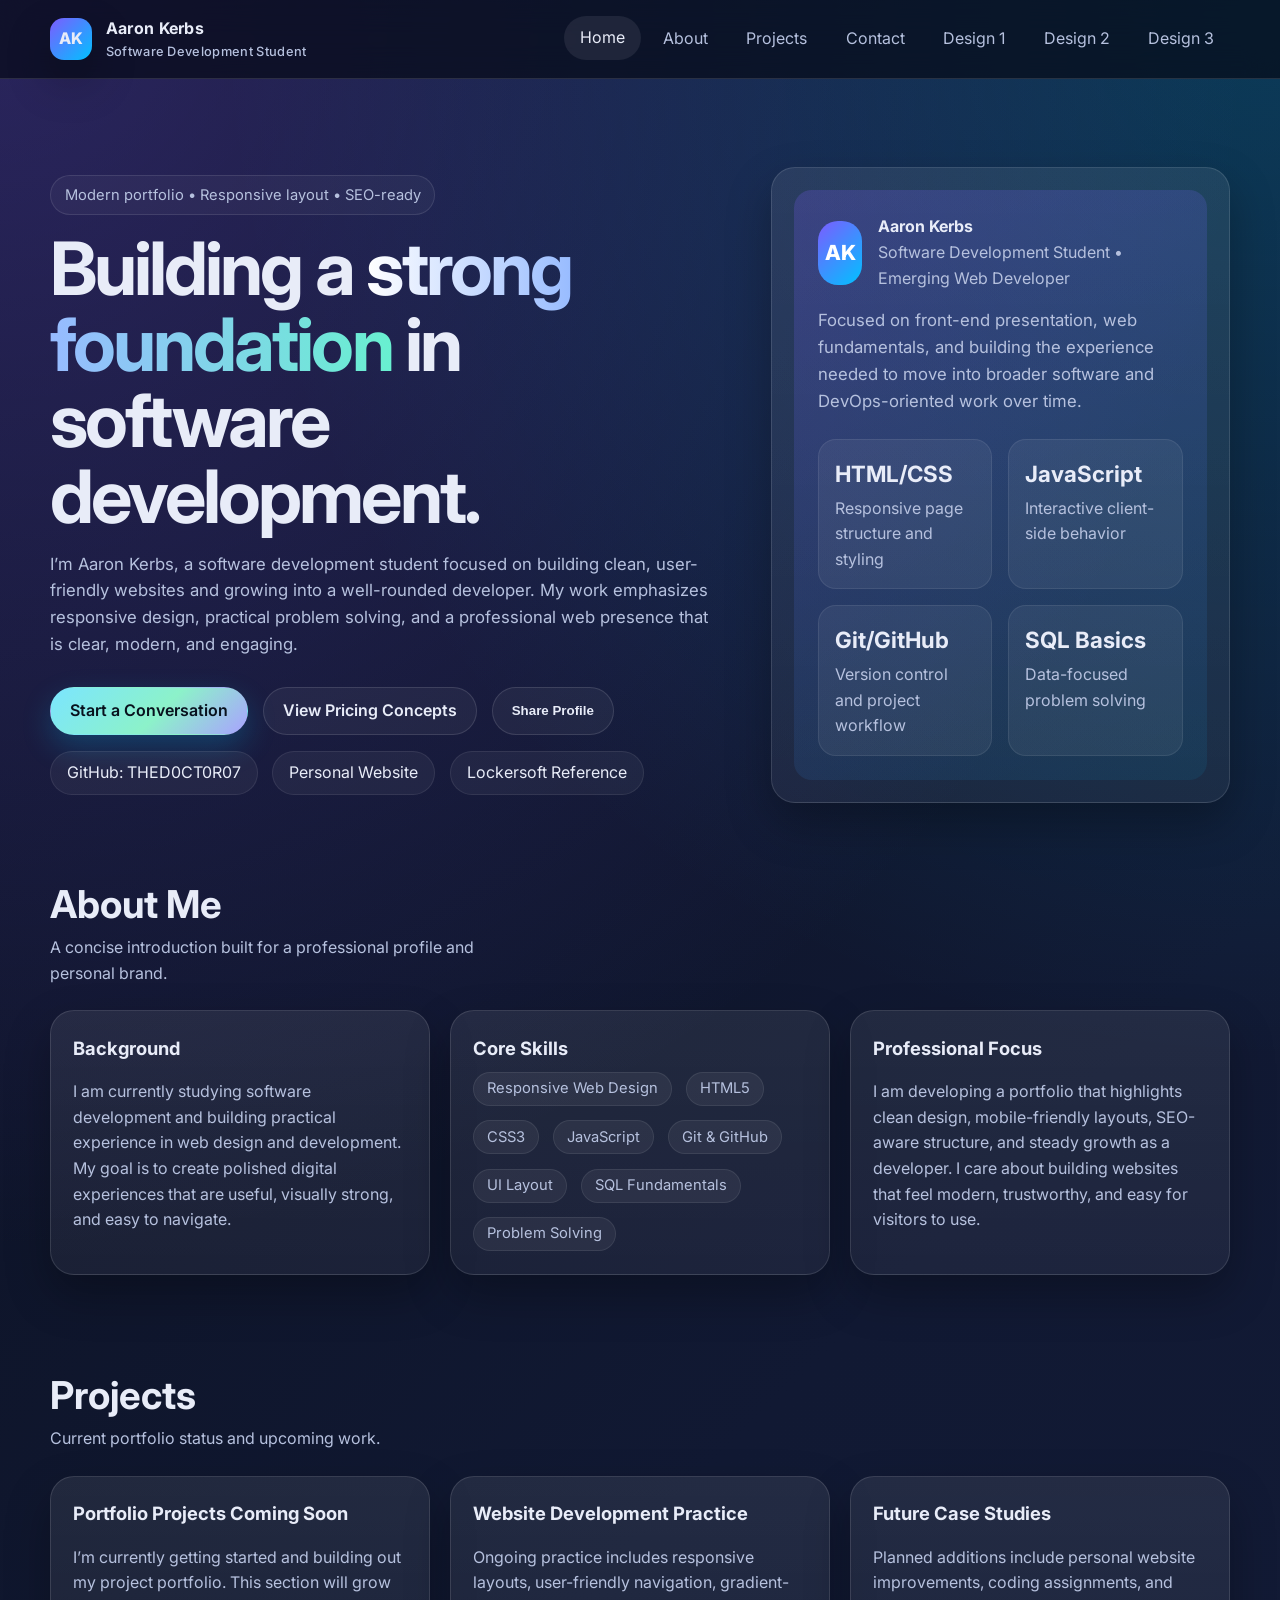
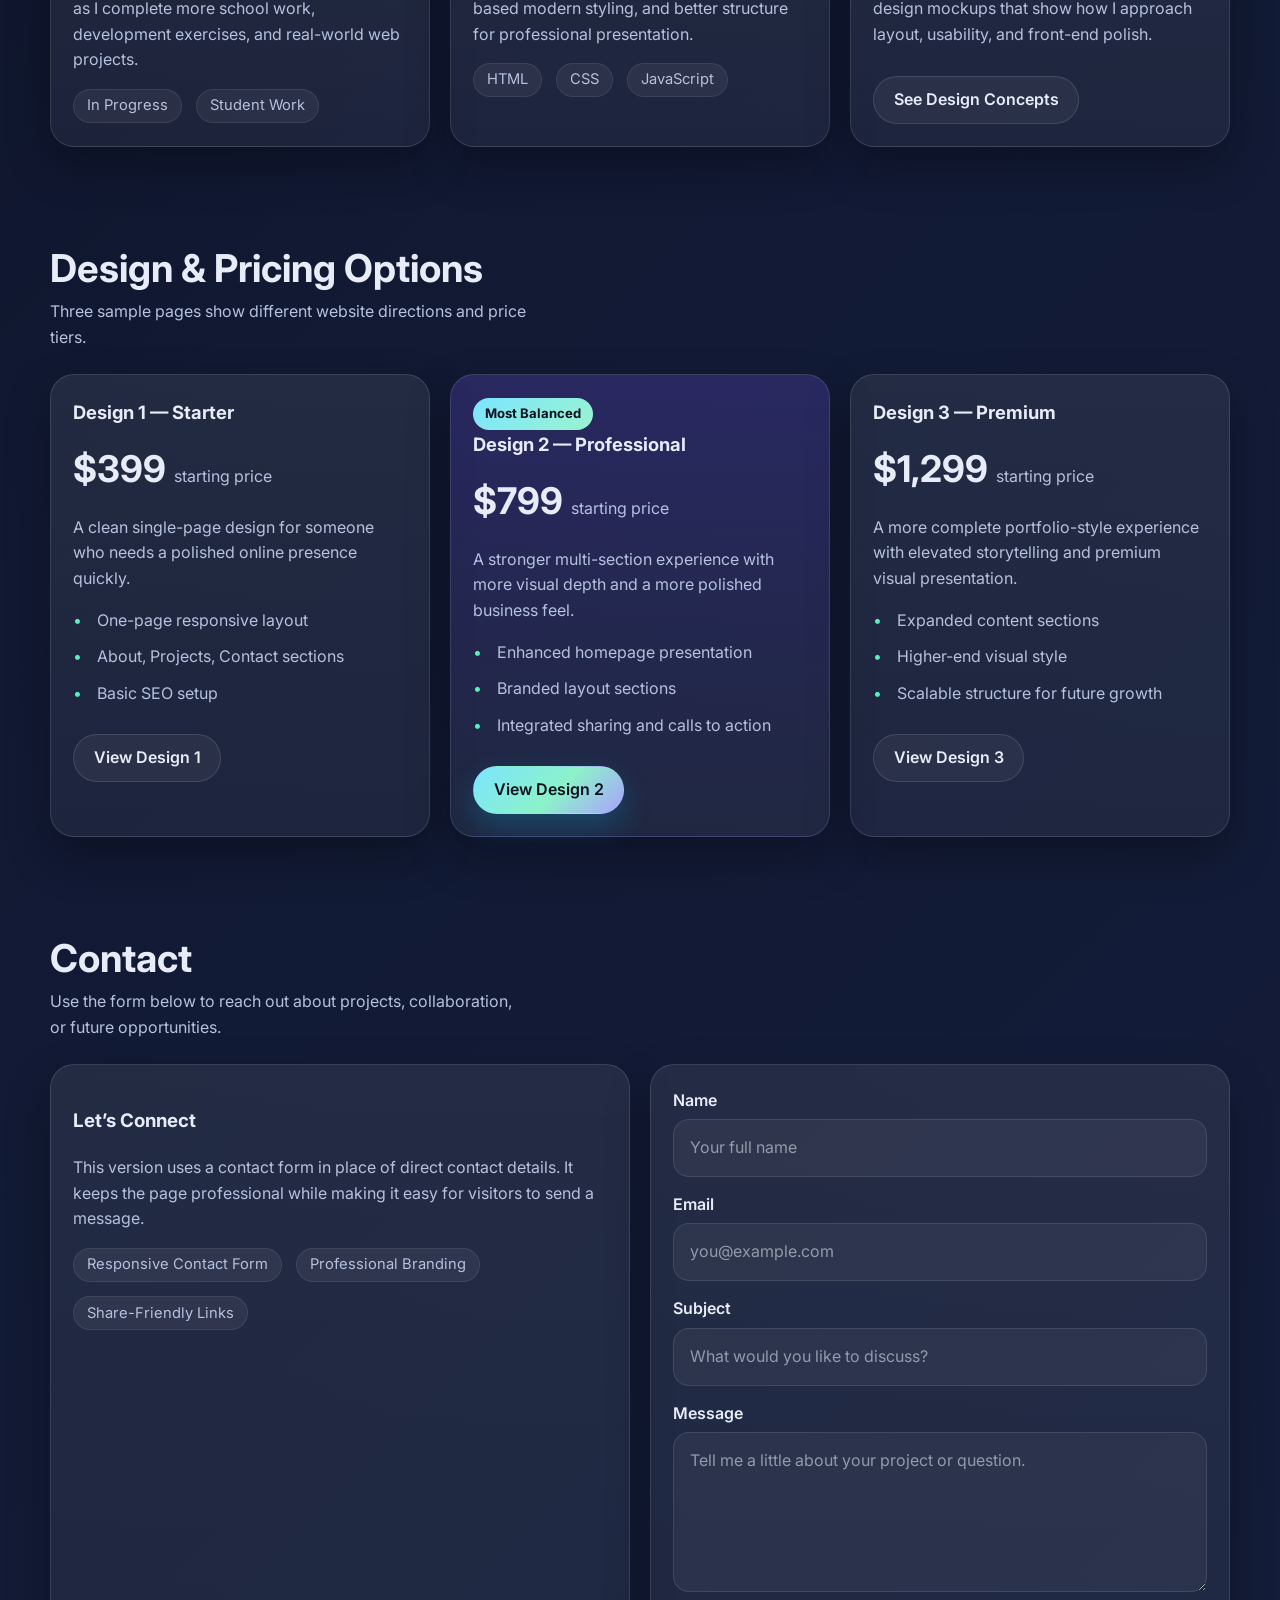
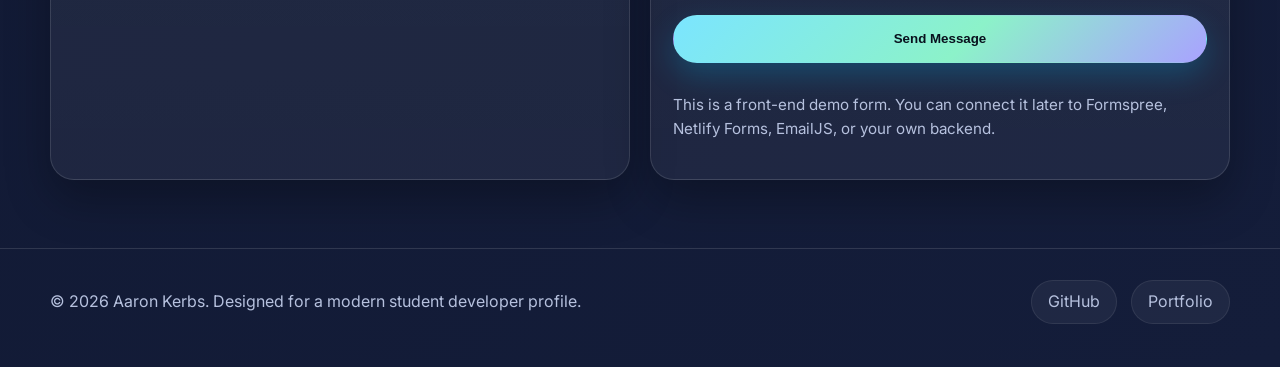
==== index.html @ 99d8fa76 "AI Site" ====
<!DOCTYPE html>
<html lang="en">
<head>
  <meta charset="UTF-8">
  <meta name="viewport" content="width=device-width, initial-scale=1.0">
  <title>Aaron Kerbs | Software Development Student Portfolio</title>
  <meta name="description" content="Professional portfolio website for Aaron Kerbs, a software development student focused on web development, responsive interfaces, and growing full-stack skills.">
  <meta name="keywords" content="Aaron Kerbs, software development student, web developer, responsive design, portfolio, GitHub">
  <meta name="author" content="Aaron Kerbs">
  <meta name="robots" content="index, follow">
  <meta property="og:title" content="Aaron Kerbs | Software Development Student Portfolio">
  <meta property="og:description" content="Explore Aaron Kerbs's profile, skills, pricing concepts, and contact form in a modern responsive portfolio website.">
  <meta property="og:type" content="website">
  <meta property="og:url" content="https://webdeveloper.ravenstasis.com/">
  <meta name="twitter:card" content="summary_large_image">
  <link rel="preconnect" href="https://fonts.googleapis.com">
  <link rel="preconnect" href="https://fonts.gstatic.com" crossorigin>
  <link href="https://fonts.googleapis.com/css2?family=Inter:wght@400;500;600;700;800&display=swap" rel="stylesheet">
  <link rel="stylesheet" href="styles.css">
</head>
<body>
  <a class="skip-link" href="#main-content">Skip to content</a>

  <header class="site-header">
    <div class="container nav-wrap">
      <a class="brand" href="index.html" aria-label="Aaron Kerbs home">
        <span class="brand-badge">AK</span>
        <span>
          Aaron Kerbs
          <small>Software Development Student</small>
        </span>
      </a>

      <button class="nav-toggle" aria-label="Toggle menu" aria-expanded="false">
        <span></span>
      </button>

      <nav aria-label="Primary navigation">
        <ul class="nav-menu">
          <li><a class="active-link" href="index.html">Home</a></li>
          <li><a href="#about">About</a></li>
          <li><a href="#projects">Projects</a></li>
          <li><a href="#contact">Contact</a></li>
          <li><a href="design1.html">Design 1</a></li>
          <li><a href="design2.html">Design 2</a></li>
          <li><a href="design3.html">Design 3</a></li>
        </ul>
      </nav>
    </div>
  </header>

  <main id="main-content">
    <section class="hero">
      <div class="container hero-grid">
        <div>
          <span class="eyebrow">Modern portfolio • Responsive layout • SEO-ready</span>
          <h1>Building a <span class="gradient-text">strong foundation</span> in software development.</h1>
          <p>
            I’m Aaron Kerbs, a software development student focused on building clean, user-friendly websites and growing into a well-rounded developer. My work emphasizes responsive design, practical problem solving, and a professional web presence that is clear, modern, and engaging.
          </p>
          <div class="hero-actions">
            <a class="btn btn-primary" href="#contact">Start a Conversation</a>
            <a class="btn btn-secondary" href="design2.html">View Pricing Concepts</a>
            <button class="btn btn-secondary" id="shareProfile" type="button">Share Profile</button>
          </div>
          <div class="social-row" style="margin-top: 1rem;">
            <a class="social-link" href="https://github.com/THED0CT0R07" target="_blank" rel="noopener noreferrer">GitHub: THED0CT0R07</a>
            <a class="social-link" href="https://webdeveloper.ravenstasis.com/" target="_blank" rel="noopener noreferrer">Personal Website</a>
            <a class="social-link" href="https://www.lockersoft.com/" target="_blank" rel="noopener noreferrer">Lockersoft Reference</a>
          </div>
        </div>

        <div class="hero-card">
          <div class="profile-panel">
            <div class="panel-top">
              <div class="avatar">AK</div>
              <div>
                <strong>Aaron Kerbs</strong><br>
                <span class="muted">Software Development Student • Emerging Web Developer</span>
              </div>
            </div>
            <p class="muted">
              Focused on front-end presentation, web fundamentals, and building the experience needed to move into broader software and DevOps-oriented work over time.
            </p>
            <div class="stats">
              <div class="stat">
                <strong>HTML/CSS</strong>
                <span class="muted">Responsive page structure and styling</span>
              </div>
              <div class="stat">
                <strong>JavaScript</strong>
                <span class="muted">Interactive client-side behavior</span>
              </div>
              <div class="stat">
                <strong>Git/GitHub</strong>
                <span class="muted">Version control and project workflow</span>
              </div>
              <div class="stat">
                <strong>SQL Basics</strong>
                <span class="muted">Data-focused problem solving</span>
              </div>
            </div>
          </div>
        </div>
      </div>
    </section>

    <section id="about">
      <div class="container">
        <div class="section-heading">
          <div>
            <h2>About Me</h2>
            <p>A concise introduction built for a professional profile and personal brand.</p>
          </div>
        </div>

        <div class="grid-3">
          <article class="feature-card">
            <h3>Background</h3>
            <p class="muted">
              I am currently studying software development and building practical experience in web design and development. My goal is to create polished digital experiences that are useful, visually strong, and easy to navigate.
            </p>
          </article>
          <article class="feature-card">
            <h3>Core Skills</h3>
            <div class="tag-row">
              <span class="tag">Responsive Web Design</span>
              <span class="tag">HTML5</span>
              <span class="tag">CSS3</span>
              <span class="tag">JavaScript</span>
              <span class="tag">Git & GitHub</span>
              <span class="tag">UI Layout</span>
              <span class="tag">SQL Fundamentals</span>
              <span class="tag">Problem Solving</span>
            </div>
          </article>
          <article class="feature-card">
            <h3>Professional Focus</h3>
            <p class="muted">
              I am developing a portfolio that highlights clean design, mobile-friendly layouts, SEO-aware structure, and steady growth as a developer. I care about building websites that feel modern, trustworthy, and easy for visitors to use.
            </p>
          </article>
        </div>
      </div>
    </section>

    <section id="projects">
      <div class="container">
        <div class="section-heading">
          <div>
            <h2>Projects</h2>
            <p>Current portfolio status and upcoming work.</p>
          </div>
        </div>

        <div class="projects-grid">
          <article class="card">
            <h3>Portfolio Projects Coming Soon</h3>
            <p class="muted">
              I’m currently getting started and building out my project portfolio. This section will grow as I complete more school work, development exercises, and real-world web projects.
            </p>
            <div class="tag-row">
              <span class="tag">In Progress</span>
              <span class="tag">Student Work</span>
            </div>
          </article>

          <article class="card">
            <h3>Website Development Practice</h3>
            <p class="muted">
              Ongoing practice includes responsive layouts, user-friendly navigation, gradient-based modern styling, and better structure for professional presentation.
            </p>
            <div class="tag-row">
              <span class="tag">HTML</span>
              <span class="tag">CSS</span>
              <span class="tag">JavaScript</span>
            </div>
          </article>

          <article class="card">
            <h3>Future Case Studies</h3>
            <p class="muted">
              Planned additions include personal website improvements, coding assignments, and design mockups that show how I approach layout, usability, and front-end polish.
            </p>
            <a class="btn btn-secondary" href="design1.html" style="margin-top: 0.8rem;">See Design Concepts</a>
          </article>
        </div>
      </div>
    </section>

    <section>
      <div class="container">
        <div class="section-heading">
          <div>
            <h2>Design & Pricing Options</h2>
            <p>Three sample pages show different website directions and price tiers.</p>
          </div>
        </div>

        <div class="price-grid">
          <article class="price-card">
            <h3>Design 1 — Starter</h3>
            <div class="price"><strong>$399</strong><span class="muted">starting price</span></div>
            <p class="muted">A clean single-page design for someone who needs a polished online presence quickly.</p>
            <ul class="check-list">
              <li>One-page responsive layout</li>
              <li>About, Projects, Contact sections</li>
              <li>Basic SEO setup</li>
            </ul>
            <a class="btn btn-secondary" href="design1.html" style="margin-top: 1rem;">View Design 1</a>
          </article>

          <article class="price-card featured">
            <span class="badge">Most Balanced</span>
            <h3>Design 2 — Professional</h3>
            <div class="price"><strong>$799</strong><span class="muted">starting price</span></div>
            <p class="muted">A stronger multi-section experience with more visual depth and a more polished business feel.</p>
            <ul class="check-list">
              <li>Enhanced homepage presentation</li>
              <li>Branded layout sections</li>
              <li>Integrated sharing and calls to action</li>
            </ul>
            <a class="btn btn-primary" href="design2.html" style="margin-top: 1rem;">View Design 2</a>
          </article>

          <article class="price-card">
            <h3>Design 3 — Premium</h3>
            <div class="price"><strong>$1,299</strong><span class="muted">starting price</span></div>
            <p class="muted">A more complete portfolio-style experience with elevated storytelling and premium visual presentation.</p>
            <ul class="check-list">
              <li>Expanded content sections</li>
              <li>Higher-end visual style</li>
              <li>Scalable structure for future growth</li>
            </ul>
            <a class="btn btn-secondary" href="design3.html" style="margin-top: 1rem;">View Design 3</a>
          </article>
        </div>
      </div>
    </section>

    <section id="contact">
      <div class="container">
        <div class="section-heading">
          <div>
            <h2>Contact</h2>
            <p>Use the form below to reach out about projects, collaboration, or future opportunities.</p>
          </div>
        </div>

        <div class="contact-wrap">
          <div class="contact-card">
            <h3>Let’s Connect</h3>
            <p class="muted">
              This version uses a contact form in place of direct contact details. It keeps the page professional while making it easy for visitors to send a message.
            </p>
            <div class="tag-row" style="margin-top: 1rem;">
              <span class="tag">Responsive Contact Form</span>
              <span class="tag">Professional Branding</span>
              <span class="tag">Share-Friendly Links</span>
            </div>
          </div>

          <div class="contact-card">
            <form id="contactForm" action="#" method="post">
              <div>
                <label for="name">Name</label>
                <input id="name" name="name" type="text" placeholder="Your full name" required>
              </div>
              <div>
                <label for="email">Email</label>
                <input id="email" name="email" type="email" placeholder="you@example.com" required>
              </div>
              <div>
                <label for="subject">Subject</label>
                <input id="subject" name="subject" type="text" placeholder="What would you like to discuss?" required>
              </div>
              <div>
                <label for="message">Message</label>
                <textarea id="message" name="message" placeholder="Tell me a little about your project or question." required></textarea>
              </div>
              <button class="btn btn-primary" type="submit">Send Message</button>
              <p class="contact-note">This is a front-end demo form. You can connect it later to Formspree, Netlify Forms, EmailJS, or your own backend.</p>
              <div class="notice" id="formNotice" aria-live="polite"></div>
            </form>
          </div>
        </div>
      </div>
    </section>
  </main>

  <footer class="site-footer">
    <div class="container footer-wrap">
      <p>© <span data-year></span> Aaron Kerbs. Designed for a modern student developer profile.</p>
      <div class="social-row">
        <a class="social-link" href="https://github.com/THED0CT0R07" target="_blank" rel="noopener noreferrer">GitHub</a>
        <a class="social-link" href="https://webdeveloper.ravenstasis.com/" target="_blank" rel="noopener noreferrer">Portfolio</a>
      </div>
    </div>
  </footer>

  <script src="scripts.js"></script>
</body>
</html>
---- styles.css ----
:root {
  --bg: #0b1020;
  --bg-soft: #10172d;
  --surface: rgba(255, 255, 255, 0.08);
  --surface-strong: rgba(255, 255, 255, 0.12);
  --text: #e8ecf8;
  --muted: #b6c1de;
  --line: rgba(255, 255, 255, 0.12);
  --accent: #7c5cff;
  --accent-2: #00c2ff;
  --accent-3: #54f2b8;
  --shadow: 0 20px 45px rgba(0, 0, 0, 0.28);
  --radius: 24px;
  --radius-sm: 16px;
  --max: 1180px;
}

* {
  box-sizing: border-box;
}

html {
  scroll-behavior: smooth;
}

body {
  margin: 0;
  font-family: Inter, "Segoe UI", Roboto, Helvetica, Arial, sans-serif;
  color: var(--text);
  background:
    radial-gradient(circle at top left, rgba(124, 92, 255, 0.28), transparent 33%),
    radial-gradient(circle at top right, rgba(0, 194, 255, 0.22), transparent 28%),
    linear-gradient(135deg, #0b1020 0%, #111933 45%, #141d3a 100%);
  min-height: 100vh;
  line-height: 1.6;
}

a {
  color: inherit;
  text-decoration: none;
}

img {
  max-width: 100%;
  display: block;
}

.container {
  width: min(calc(100% - 2rem), var(--max));
  margin: 0 auto;
}

.skip-link {
  position: absolute;
  left: -999px;
  top: 1rem;
  background: white;
  color: black;
  padding: 0.75rem 1rem;
  border-radius: 999px;
  z-index: 1000;
}

.skip-link:focus {
  left: 1rem;
}

.site-header {
  position: sticky;
  top: 0;
  z-index: 50;
  backdrop-filter: blur(16px);
  background: rgba(7, 11, 24, 0.7);
  border-bottom: 1px solid var(--line);
}

.nav-wrap {
  display: flex;
  align-items: center;
  justify-content: space-between;
  min-height: 78px;
  gap: 1rem;
}

.brand {
  display: inline-flex;
  align-items: center;
  gap: 0.85rem;
  font-weight: 700;
  letter-spacing: 0.02em;
}

.brand-badge {
  width: 42px;
  height: 42px;
  border-radius: 14px;
  display: grid;
  place-items: center;
  font-size: 1rem;
  font-weight: 800;
  background: linear-gradient(135deg, var(--accent), var(--accent-2));
  box-shadow: var(--shadow);
}

.brand small {
  display: block;
  color: var(--muted);
  font-weight: 500;
  font-size: 0.8rem;
}

.nav-toggle {
  display: none;
  border: 1px solid var(--line);
  background: rgba(255, 255, 255, 0.04);
  color: var(--text);
  border-radius: 14px;
  width: 46px;
  height: 46px;
  cursor: pointer;
}

.nav-toggle span,
.nav-toggle::before,
.nav-toggle::after {
  content: "";
  display: block;
  width: 20px;
  height: 2px;
  background: var(--text);
  margin: 5px auto;
  transition: transform 0.25s ease, opacity 0.25s ease;
}

.nav-toggle.active span {
  opacity: 0;
}

.nav-toggle.active::before {
  transform: translateY(7px) rotate(45deg);
}

.nav-toggle.active::after {
  transform: translateY(-7px) rotate(-45deg);
}

.nav-menu {
  display: flex;
  align-items: center;
  gap: 0.4rem;
  list-style: none;
  margin: 0;
  padding: 0;
}

.nav-menu a {
  display: inline-flex;
  align-items: center;
  min-height: 44px;
  padding: 0 1rem;
  border-radius: 999px;
  color: var(--muted);
  transition: background 0.2s ease, color 0.2s ease, transform 0.2s ease;
}

.nav-menu a:hover,
.nav-menu a.active-link {
  background: rgba(255, 255, 255, 0.08);
  color: var(--text);
  transform: translateY(-1px);
}

.hero {
  padding: 5.5rem 0 3rem;
}

.hero-grid {
  display: grid;
  grid-template-columns: 1.2fr 0.8fr;
  gap: 2rem;
  align-items: center;
}

.eyebrow {
  display: inline-flex;
  align-items: center;
  gap: 0.5rem;
  padding: 0.45rem 0.85rem;
  border: 1px solid rgba(255,255,255,0.1);
  border-radius: 999px;
  color: var(--muted);
  background: rgba(255, 255, 255, 0.04);
  font-size: 0.92rem;
}

.hero h1,
.page-hero h1 {
  margin: 1rem 0 1rem;
  font-size: clamp(2.4rem, 6vw, 4.6rem);
  line-height: 1.03;
  letter-spacing: -0.04em;
}

.gradient-text {
  background: linear-gradient(90deg, #ffffff 0%, #97bbff 38%, #68f0d0 100%);
  -webkit-background-clip: text;
  background-clip: text;
  color: transparent;
}

.hero p,
.page-hero p {
  margin: 0;
  max-width: 60ch;
  color: var(--muted);
  font-size: 1.05rem;
}

.hero-actions,
.social-row,
.tag-row {
  display: flex;
  flex-wrap: wrap;
  gap: 0.9rem;
}

.hero-actions {
  margin-top: 1.8rem;
}

.btn {
  display: inline-flex;
  align-items: center;
  justify-content: center;
  gap: 0.5rem;
  min-height: 48px;
  padding: 0 1.2rem;
  border-radius: 999px;
  border: 1px solid transparent;
  font-weight: 600;
  cursor: pointer;
  transition: transform 0.2s ease, box-shadow 0.2s ease, background 0.2s ease;
}

.btn:hover {
  transform: translateY(-2px);
}

.btn-primary {
  color: #08111d;
  background: linear-gradient(135deg, #7be5ff, #8cf2c9 55%, #a9a2ff);
  box-shadow: 0 12px 30px rgba(0, 194, 255, 0.22);
}

.btn-secondary {
  border-color: var(--line);
  color: var(--text);
  background: rgba(255, 255, 255, 0.05);
}

.hero-card,
.card,
.price-card,
.contact-card,
.feature-card {
  border: 1px solid var(--line);
  background: linear-gradient(180deg, rgba(255,255,255,0.08), rgba(255,255,255,0.05));
  border-radius: var(--radius);
  box-shadow: var(--shadow);
}

.hero-card {
  padding: 1.4rem;
}

.profile-panel {
  padding: 1.5rem;
  background: linear-gradient(160deg, rgba(124,92,255,0.22), rgba(0,194,255,0.08));
  border-radius: calc(var(--radius) - 6px);
  min-height: 100%;
}

.panel-top {
  display: flex;
  align-items: center;
  gap: 1rem;
  margin-bottom: 1rem;
}

.avatar {
  width: 64px;
  height: 64px;
  border-radius: 20px;
  display: grid;
  place-items: center;
  font-size: 1.3rem;
  font-weight: 800;
  color: white;
  background: linear-gradient(135deg, var(--accent), var(--accent-2));
}

.muted {
  color: var(--muted);
}

.stats {
  display: grid;
  grid-template-columns: repeat(2, 1fr);
  gap: 1rem;
  margin-top: 1.5rem;
}

.stat {
  padding: 1rem;
  border-radius: 18px;
  background: rgba(255,255,255,0.06);
  border: 1px solid rgba(255,255,255,0.08);
}

.stat strong {
  display: block;
  font-size: 1.4rem;
  margin-bottom: 0.25rem;
}

main section {
  padding: 1.4rem 0 4.25rem;
}

.section-heading {
  display: flex;
  align-items: end;
  justify-content: space-between;
  gap: 1rem;
  margin-bottom: 1.5rem;
}

.section-heading h2 {
  margin: 0;
  font-size: clamp(1.8rem, 3vw, 2.6rem);
}

.section-heading p {
  margin: 0;
  max-width: 48ch;
  color: var(--muted);
}

.grid-3,
.projects-grid,
.price-grid,
.features-grid,
.design-showcase {
  display: grid;
  gap: 1.25rem;
}

.grid-3,
.features-grid,
.projects-grid,
.design-showcase {
  grid-template-columns: repeat(3, minmax(0, 1fr));
}

.card,
.feature-card,
.price-card,
.contact-card {
  padding: 1.4rem;
}

.card h3,
.feature-card h3,
.price-card h3 {
  margin-top: 0;
  margin-bottom: 0.55rem;
  font-size: 1.15rem;
}

.tag {
  display: inline-flex;
  align-items: center;
  min-height: 34px;
  padding: 0 0.8rem;
  border-radius: 999px;
  background: rgba(255,255,255,0.06);
  border: 1px solid rgba(255,255,255,0.08);
  color: var(--muted);
  font-size: 0.92rem;
}

.price-grid {
  grid-template-columns: repeat(3, minmax(0, 1fr));
}

.price-card.featured {
  position: relative;
  background: linear-gradient(180deg, rgba(124,92,255,0.22), rgba(255,255,255,0.06));
}

.badge {
  display: inline-flex;
  align-items: center;
  min-height: 32px;
  padding: 0 0.75rem;
  border-radius: 999px;
  font-size: 0.82rem;
  font-weight: 700;
  color: #09111e;
  background: linear-gradient(135deg, #7be5ff, #9af3cf);
}

.price {
  display: flex;
  align-items: baseline;
  gap: 0.45rem;
  margin: 0.8rem 0 1rem;
}

.price strong {
  font-size: 2.3rem;
}

.check-list {
  list-style: none;
  margin: 1rem 0 0;
  padding: 0;
}

.check-list li {
  position: relative;
  padding-left: 1.5rem;
  margin-bottom: 0.7rem;
  color: var(--muted);
}

.check-list li::before {
  content: "•";
  position: absolute;
  left: 0;
  top: 0;
  color: var(--accent-3);
}

.page-hero {
  padding: 4.5rem 0 2rem;
}

.design-shot {
  min-height: 260px;
  border-radius: 24px;
  border: 1px solid rgba(255,255,255,0.08);
  overflow: hidden;
  background: linear-gradient(160deg, rgba(124,92,255,0.35), rgba(0,194,255,0.12), rgba(84,242,184,0.12));
}

.mockup {
  height: 100%;
  display: grid;
  grid-template-rows: auto 1fr;
}

.mockup-top {
  display: flex;
  align-items: center;
  gap: 0.5rem;
  padding: 1rem;
  border-bottom: 1px solid rgba(255,255,255,0.08);
}

.dot {
  width: 11px;
  height: 11px;
  border-radius: 50%;
  background: rgba(255,255,255,0.75);
}

.mockup-body {
  padding: 1.1rem;
  display: grid;
  gap: 1rem;
}

.mockup-row {
  display: grid;
  gap: 1rem;
}

.mockup-row.two {
  grid-template-columns: 1.2fr 0.8fr;
}

.mockup-row.three {
  grid-template-columns: repeat(3, 1fr);
}

.block,
.line {
  border-radius: 18px;
  background: rgba(255,255,255,0.14);
}

.line {
  height: 14px;
}

.line.short { width: 38%; }
.line.medium { width: 62%; }
.line.long { width: 84%; }
.block.large { min-height: 110px; }
.block.medium { min-height: 84px; }
.block.tall { min-height: 160px; }

.contact-wrap {
  display: grid;
  grid-template-columns: 1fr 1fr;
  gap: 1.25rem;
}

form {
  display: grid;
  gap: 0.95rem;
}

label {
  display: block;
  font-weight: 600;
  margin-bottom: 0.35rem;
}

input,
textarea {
  width: 100%;
  border: 1px solid rgba(255,255,255,0.1);
  background: rgba(255,255,255,0.05);
  color: var(--text);
  border-radius: 16px;
  padding: 0.95rem 1rem;
  font: inherit;
}

input::placeholder,
textarea::placeholder {
  color: rgba(232,236,248,0.55);
}

textarea {
  resize: vertical;
  min-height: 160px;
}

.contact-note {
  color: var(--muted);
  font-size: 0.95rem;
}

.site-footer {
  border-top: 1px solid var(--line);
  padding: 1.5rem 0 2.25rem;
  color: var(--muted);
}

.footer-wrap {
  display: flex;
  flex-wrap: wrap;
  align-items: center;
  justify-content: space-between;
  gap: 1rem;
}

.social-link {
  min-height: 44px;
  padding: 0 1rem;
  display: inline-flex;
  align-items: center;
  border-radius: 999px;
  border: 1px solid rgba(255,255,255,0.08);
  background: rgba(255,255,255,0.05);
}

.notice {
  display: none;
  margin-top: 0.8rem;
  padding: 0.85rem 1rem;
  border-radius: 16px;
  background: rgba(84, 242, 184, 0.12);
  border: 1px solid rgba(84, 242, 184, 0.22);
  color: #c9ffe8;
}

.notice.show {
  display: block;
}

@media (max-width: 980px) {
  .hero-grid,
  .contact-wrap,
  .price-grid,
  .features-grid,
  .projects-grid,
  .design-showcase,
  .grid-3 {
    grid-template-columns: 1fr;
  }

  .hero {
    padding-top: 4rem;
  }
}

@media (max-width: 760px) {
  .nav-toggle {
    display: inline-block;
  }

  .nav-menu {
    position: absolute;
    left: 1rem;
    right: 1rem;
    top: calc(100% + 0.75rem);
    flex-direction: column;
    align-items: stretch;
    padding: 0.8rem;
    border: 1px solid var(--line);
    border-radius: 20px;
    background: rgba(7, 11, 24, 0.96);
    box-shadow: var(--shadow);
    opacity: 0;
    pointer-events: none;
    transform: translateY(-8px);
    transition: opacity 0.2s ease, transform 0.2s ease;
  }

  .nav-menu.open {
    opacity: 1;
    pointer-events: auto;
    transform: translateY(0);
  }

  .nav-menu a {
    width: 100%;
    border-radius: 14px;
  }

  .section-heading {
    align-items: start;
    flex-direction: column;
  }

  .mockup-row.two,
  .mockup-row.three,
  .stats {
    grid-template-columns: 1fr;
  }
}
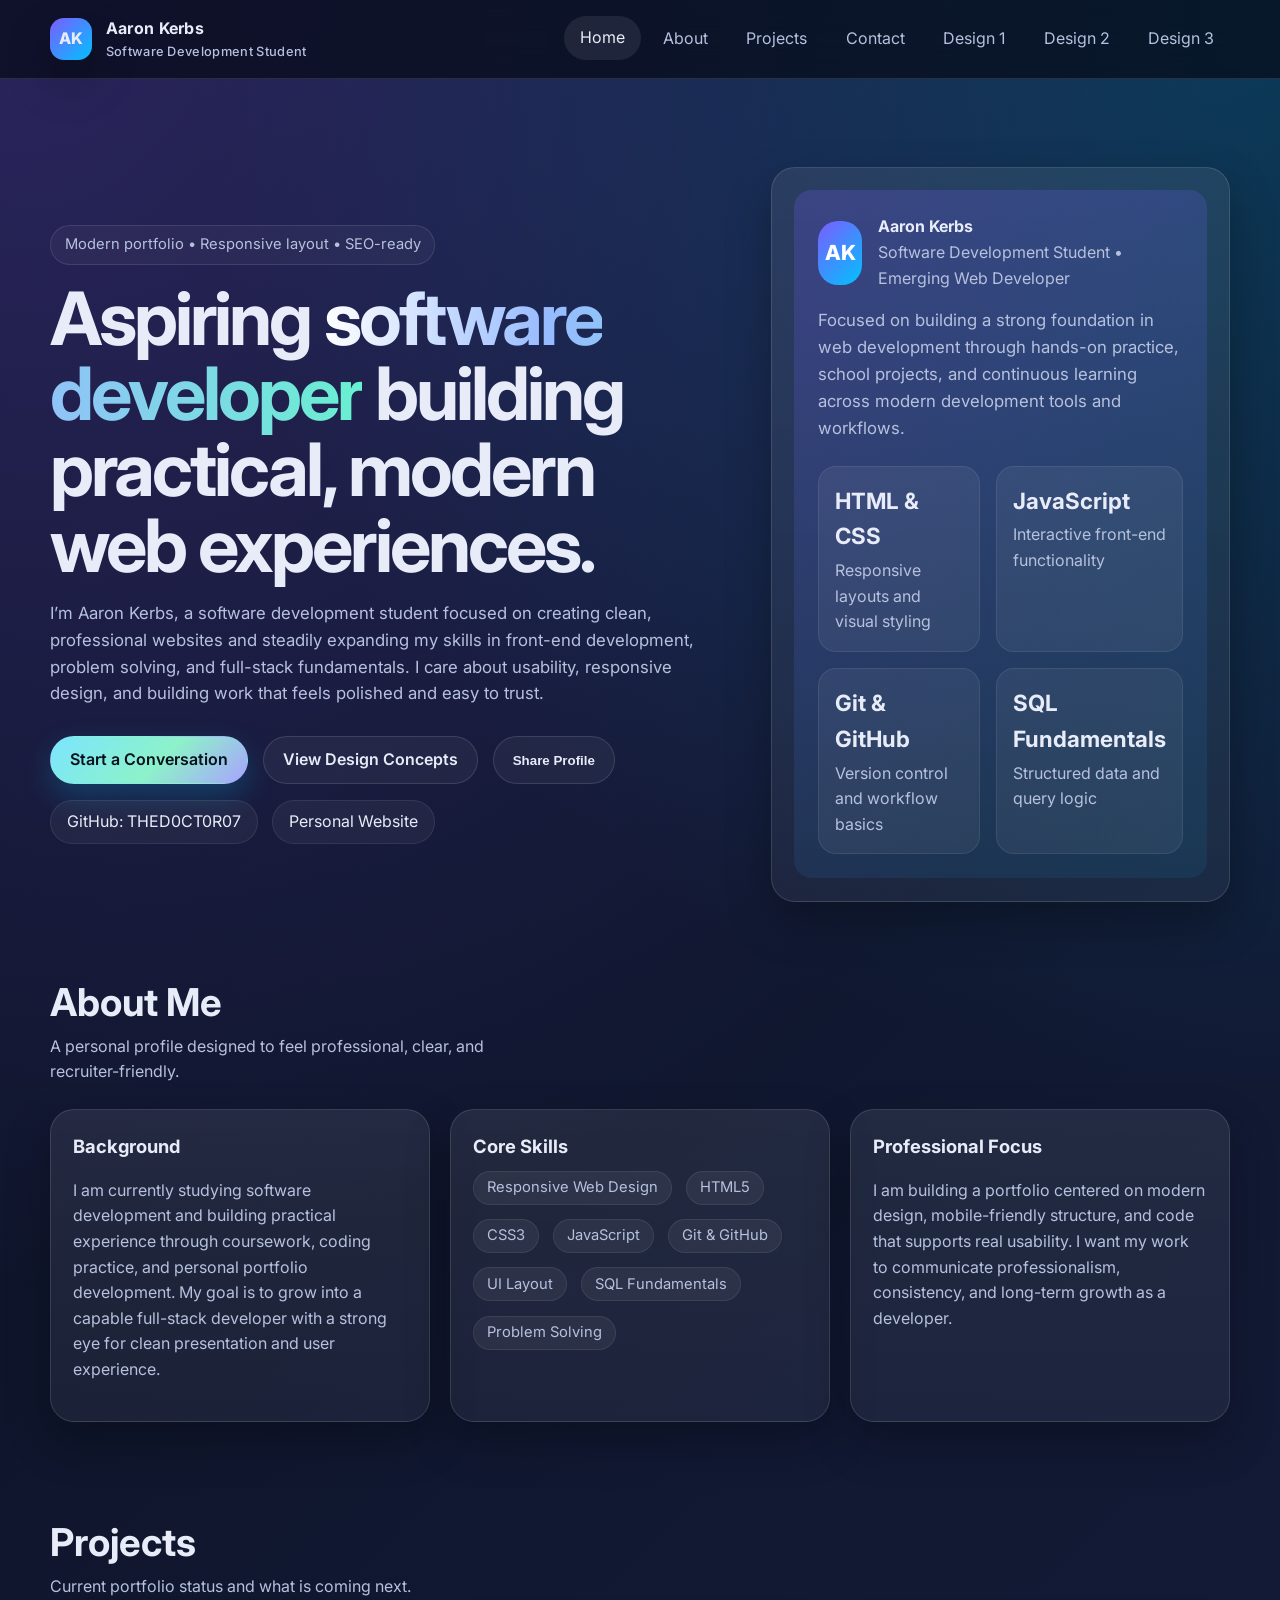
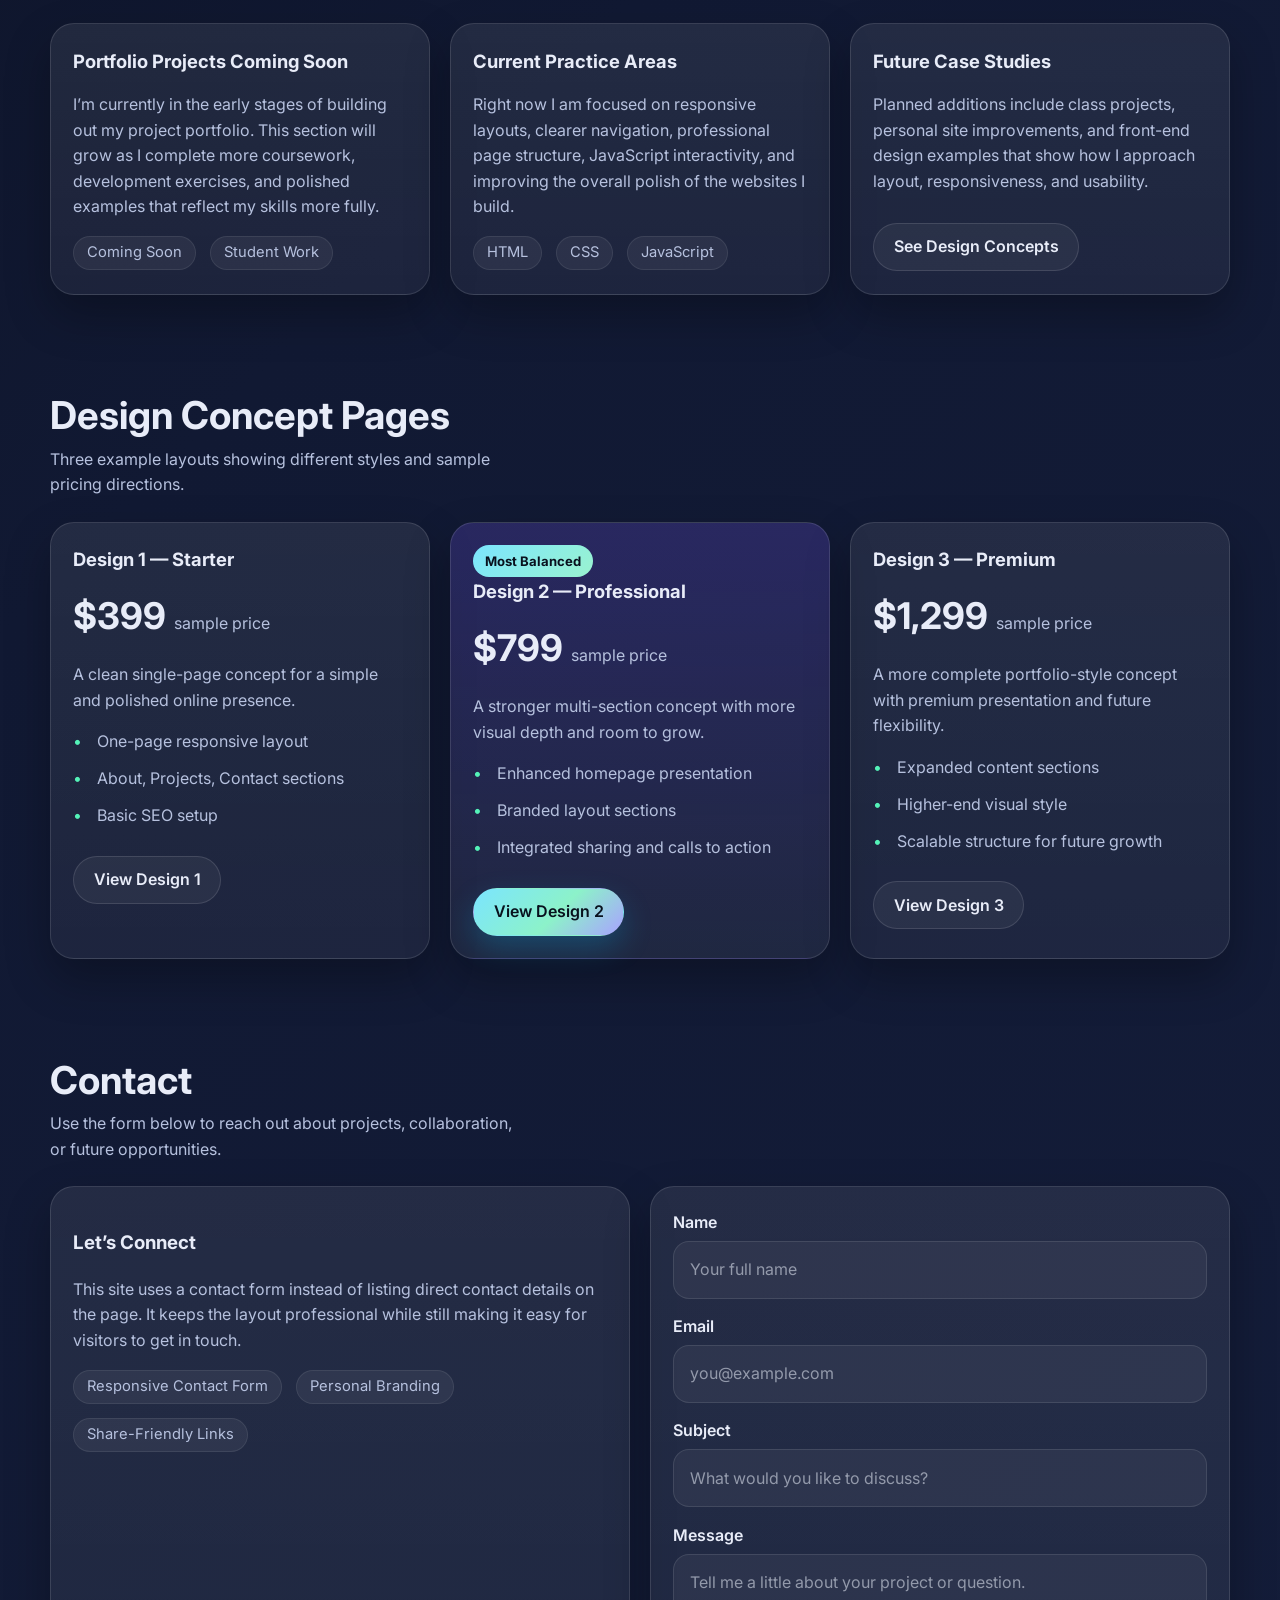
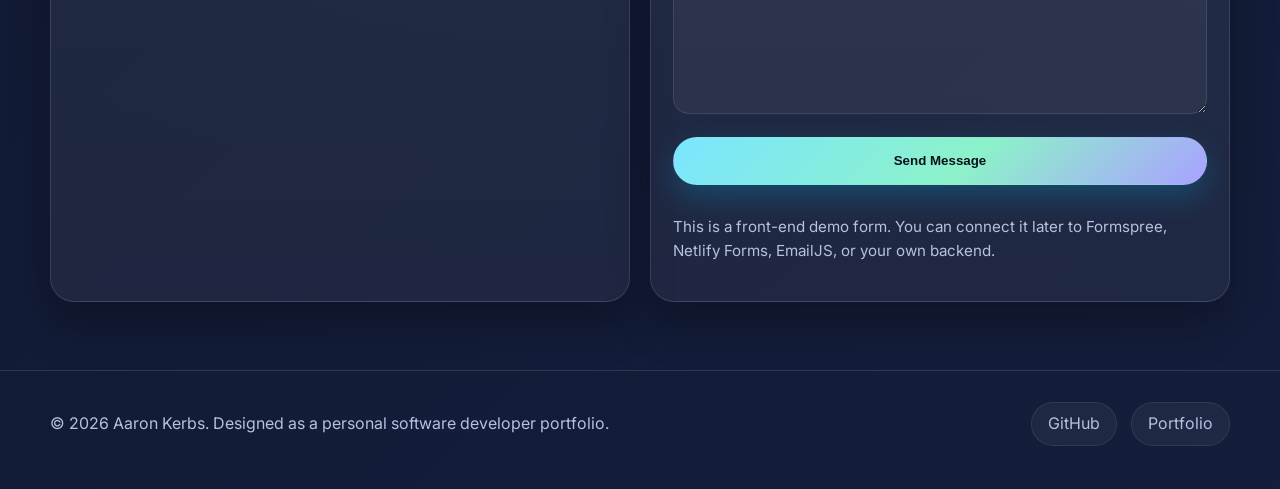
==== commit 2b6ae03b: "ChatGPT website" ====
--- a/index.html
+++ b/index.html
@@ -3,13 +3,13 @@
 <head>
   <meta charset="UTF-8">
   <meta name="viewport" content="width=device-width, initial-scale=1.0">
-  <title>Aaron Kerbs | Software Development Student Portfolio</title>
-  <meta name="description" content="Professional portfolio website for Aaron Kerbs, a software development student focused on web development, responsive interfaces, and growing full-stack skills.">
-  <meta name="keywords" content="Aaron Kerbs, software development student, web developer, responsive design, portfolio, GitHub">
+  <title>Aaron Kerbs | Software Developer Portfolio</title>
+  <meta name="description" content="Professional portfolio website for Aaron Kerbs, a software development student building responsive websites and growing full-stack development skills.">
+  <meta name="keywords" content="Aaron Kerbs, software developer, software development student, web developer, responsive design, portfolio, GitHub">
   <meta name="author" content="Aaron Kerbs">
   <meta name="robots" content="index, follow">
-  <meta property="og:title" content="Aaron Kerbs | Software Development Student Portfolio">
-  <meta property="og:description" content="Explore Aaron Kerbs's profile, skills, pricing concepts, and contact form in a modern responsive portfolio website.">
+  <meta property="og:title" content="Aaron Kerbs | Software Developer Portfolio">
+  <meta property="og:description" content="Explore Aaron Kerbs's profile, skills, design concepts, and contact form in a modern responsive portfolio website.">
   <meta property="og:type" content="website">
   <meta property="og:url" content="https://webdeveloper.ravenstasis.com/">
   <meta name="twitter:card" content="summary_large_image">
@@ -54,19 +54,18 @@
       <div class="container hero-grid">
         <div>
           <span class="eyebrow">Modern portfolio • Responsive layout • SEO-ready</span>
-          <h1>Building a <span class="gradient-text">strong foundation</span> in software development.</h1>
+          <h1>Aspiring <span class="gradient-text">software developer</span> building practical, modern web experiences.</h1>
           <p>
-            I’m Aaron Kerbs, a software development student focused on building clean, user-friendly websites and growing into a well-rounded developer. My work emphasizes responsive design, practical problem solving, and a professional web presence that is clear, modern, and engaging.
+            I’m Aaron Kerbs, a software development student focused on creating clean, professional websites and steadily expanding my skills in front-end development, problem solving, and full-stack fundamentals. I care about usability, responsive design, and building work that feels polished and easy to trust.
           </p>
           <div class="hero-actions">
             <a class="btn btn-primary" href="#contact">Start a Conversation</a>
-            <a class="btn btn-secondary" href="design2.html">View Pricing Concepts</a>
+            <a class="btn btn-secondary" href="design2.html">View Design Concepts</a>
             <button class="btn btn-secondary" id="shareProfile" type="button">Share Profile</button>
           </div>
           <div class="social-row" style="margin-top: 1rem;">
             <a class="social-link" href="https://github.com/THED0CT0R07" target="_blank" rel="noopener noreferrer">GitHub: THED0CT0R07</a>
             <a class="social-link" href="https://webdeveloper.ravenstasis.com/" target="_blank" rel="noopener noreferrer">Personal Website</a>
-            <a class="social-link" href="https://www.lockersoft.com/" target="_blank" rel="noopener noreferrer">Lockersoft Reference</a>
           </div>
         </div>
 
@@ -80,24 +79,24 @@
               </div>
             </div>
             <p class="muted">
-              Focused on front-end presentation, web fundamentals, and building the experience needed to move into broader software and DevOps-oriented work over time.
+              Focused on building a strong foundation in web development through hands-on practice, school projects, and continuous learning across modern development tools and workflows.
             </p>
             <div class="stats">
               <div class="stat">
-                <strong>HTML/CSS</strong>
-                <span class="muted">Responsive page structure and styling</span>
+                <strong>HTML & CSS</strong>
+                <span class="muted">Responsive layouts and visual styling</span>
               </div>
               <div class="stat">
                 <strong>JavaScript</strong>
-                <span class="muted">Interactive client-side behavior</span>
+                <span class="muted">Interactive front-end functionality</span>
               </div>
               <div class="stat">
-                <strong>Git/GitHub</strong>
-                <span class="muted">Version control and project workflow</span>
+                <strong>Git & GitHub</strong>
+                <span class="muted">Version control and workflow basics</span>
               </div>
               <div class="stat">
-                <strong>SQL Basics</strong>
-                <span class="muted">Data-focused problem solving</span>
+                <strong>SQL Fundamentals</strong>
+                <span class="muted">Structured data and query logic</span>
               </div>
             </div>
           </div>
@@ -110,7 +109,7 @@
         <div class="section-heading">
           <div>
             <h2>About Me</h2>
-            <p>A concise introduction built for a professional profile and personal brand.</p>
+            <p>A personal profile designed to feel professional, clear, and recruiter-friendly.</p>
           </div>
         </div>
 
@@ -118,7 +117,7 @@
           <article class="feature-card">
             <h3>Background</h3>
             <p class="muted">
-              I am currently studying software development and building practical experience in web design and development. My goal is to create polished digital experiences that are useful, visually strong, and easy to navigate.
+              I am currently studying software development and building practical experience through coursework, coding practice, and personal portfolio development. My goal is to grow into a capable full-stack developer with a strong eye for clean presentation and user experience.
             </p>
           </article>
           <article class="feature-card">
@@ -137,7 +136,7 @@
           <article class="feature-card">
             <h3>Professional Focus</h3>
             <p class="muted">
-              I am developing a portfolio that highlights clean design, mobile-friendly layouts, SEO-aware structure, and steady growth as a developer. I care about building websites that feel modern, trustworthy, and easy for visitors to use.
+              I am building a portfolio centered on modern design, mobile-friendly structure, and code that supports real usability. I want my work to communicate professionalism, consistency, and long-term growth as a developer.
             </p>
           </article>
         </div>
@@ -149,7 +148,7 @@
         <div class="section-heading">
           <div>
             <h2>Projects</h2>
-            <p>Current portfolio status and upcoming work.</p>
+            <p>Current portfolio status and what is coming next.</p>
           </div>
         </div>
 
@@ -157,18 +156,18 @@
           <article class="card">
             <h3>Portfolio Projects Coming Soon</h3>
             <p class="muted">
-              I’m currently getting started and building out my project portfolio. This section will grow as I complete more school work, development exercises, and real-world web projects.
+              I’m currently in the early stages of building out my project portfolio. This section will grow as I complete more coursework, development exercises, and polished examples that reflect my skills more fully.
             </p>
             <div class="tag-row">
-              <span class="tag">In Progress</span>
+              <span class="tag">Coming Soon</span>
               <span class="tag">Student Work</span>
             </div>
           </article>
 
           <article class="card">
-            <h3>Website Development Practice</h3>
-            <p class="muted">
-              Ongoing practice includes responsive layouts, user-friendly navigation, gradient-based modern styling, and better structure for professional presentation.
+            <h3>Current Practice Areas</h3>
+            <p class="muted">
+              Right now I am focused on responsive layouts, clearer navigation, professional page structure, JavaScript interactivity, and improving the overall polish of the websites I build.
             </p>
             <div class="tag-row">
               <span class="tag">HTML</span>
@@ -180,7 +179,7 @@
           <article class="card">
             <h3>Future Case Studies</h3>
             <p class="muted">
-              Planned additions include personal website improvements, coding assignments, and design mockups that show how I approach layout, usability, and front-end polish.
+              Planned additions include class projects, personal site improvements, and front-end design examples that show how I approach layout, responsiveness, and usability.
             </p>
             <a class="btn btn-secondary" href="design1.html" style="margin-top: 0.8rem;">See Design Concepts</a>
           </article>
@@ -192,16 +191,16 @@
       <div class="container">
         <div class="section-heading">
           <div>
-            <h2>Design & Pricing Options</h2>
-            <p>Three sample pages show different website directions and price tiers.</p>
+            <h2>Design Concept Pages</h2>
+            <p>Three example layouts showing different styles and sample pricing directions.</p>
           </div>
         </div>
 
         <div class="price-grid">
           <article class="price-card">
             <h3>Design 1 — Starter</h3>
-            <div class="price"><strong>$399</strong><span class="muted">starting price</span></div>
-            <p class="muted">A clean single-page design for someone who needs a polished online presence quickly.</p>
+            <div class="price"><strong>$399</strong><span class="muted">sample price</span></div>
+            <p class="muted">A clean single-page concept for a simple and polished online presence.</p>
             <ul class="check-list">
               <li>One-page responsive layout</li>
               <li>About, Projects, Contact sections</li>
@@ -213,8 +212,8 @@
           <article class="price-card featured">
             <span class="badge">Most Balanced</span>
             <h3>Design 2 — Professional</h3>
-            <div class="price"><strong>$799</strong><span class="muted">starting price</span></div>
-            <p class="muted">A stronger multi-section experience with more visual depth and a more polished business feel.</p>
+            <div class="price"><strong>$799</strong><span class="muted">sample price</span></div>
+            <p class="muted">A stronger multi-section concept with more visual depth and room to grow.</p>
             <ul class="check-list">
               <li>Enhanced homepage presentation</li>
               <li>Branded layout sections</li>
@@ -225,8 +224,8 @@
 
           <article class="price-card">
             <h3>Design 3 — Premium</h3>
-            <div class="price"><strong>$1,299</strong><span class="muted">starting price</span></div>
-            <p class="muted">A more complete portfolio-style experience with elevated storytelling and premium visual presentation.</p>
+            <div class="price"><strong>$1,299</strong><span class="muted">sample price</span></div>
+            <p class="muted">A more complete portfolio-style concept with premium presentation and future flexibility.</p>
             <ul class="check-list">
               <li>Expanded content sections</li>
               <li>Higher-end visual style</li>
@@ -251,11 +250,11 @@
           <div class="contact-card">
             <h3>Let’s Connect</h3>
             <p class="muted">
-              This version uses a contact form in place of direct contact details. It keeps the page professional while making it easy for visitors to send a message.
+              This site uses a contact form instead of listing direct contact details on the page. It keeps the layout professional while still making it easy for visitors to get in touch.
             </p>
             <div class="tag-row" style="margin-top: 1rem;">
               <span class="tag">Responsive Contact Form</span>
-              <span class="tag">Professional Branding</span>
+              <span class="tag">Personal Branding</span>
               <span class="tag">Share-Friendly Links</span>
             </div>
           </div>
@@ -290,7 +289,7 @@
 
   <footer class="site-footer">
     <div class="container footer-wrap">
-      <p>© <span data-year></span> Aaron Kerbs. Designed for a modern student developer profile.</p>
+      <p>© <span data-year></span> Aaron Kerbs. Designed as a personal software developer portfolio.</p>
       <div class="social-row">
         <a class="social-link" href="https://github.com/THED0CT0R07" target="_blank" rel="noopener noreferrer">GitHub</a>
         <a class="social-link" href="https://webdeveloper.ravenstasis.com/" target="_blank" rel="noopener noreferrer">Portfolio</a>
